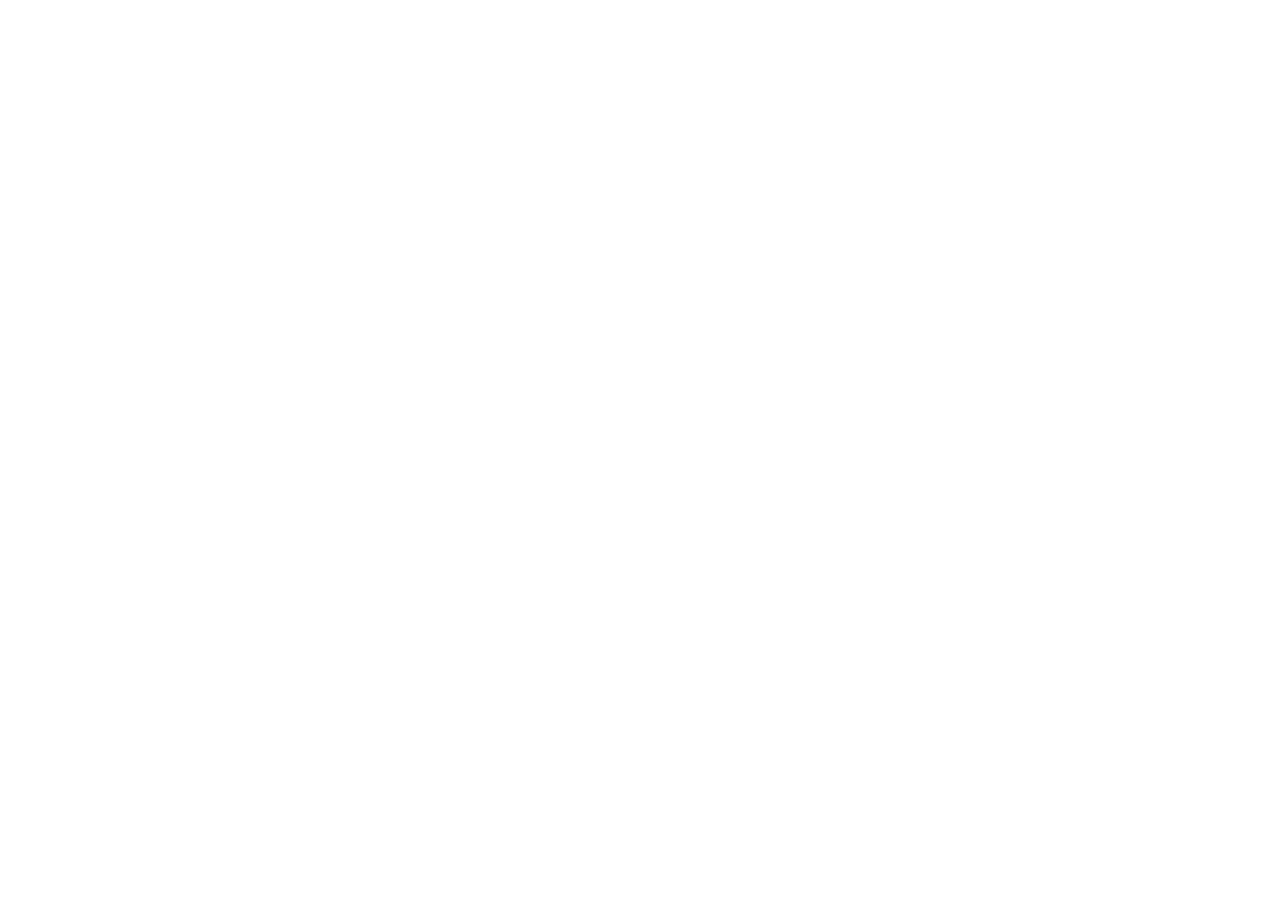
==== about.html @ 96bec692 "reset addded" ====
<!DOCTYPE html>

<html lang="en">
  <head>
    <meta charset="utf-8" />
    <meta name="viewport" content="width=device-width, initial-scale=1.0" />
    <title>Better Professor</title>

    <link href="css/index.css" rel="stylesheet" />
  </head>

  <body>
    
  </body>
</html>
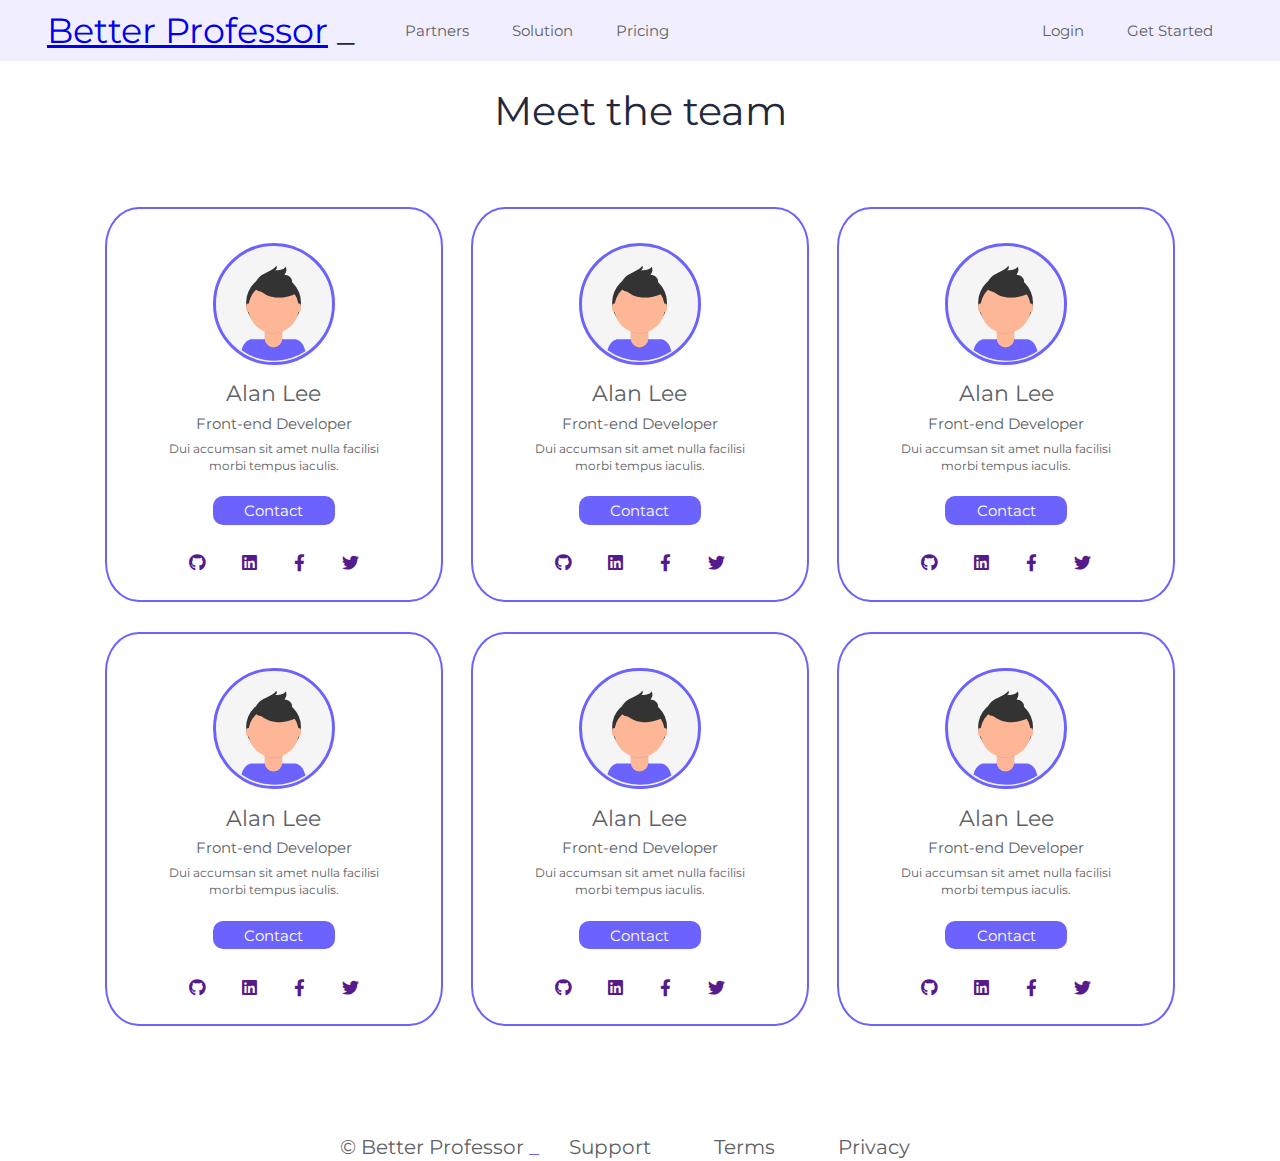
==== commit 56a18260: "laying out about-page" ====
--- a/about.html
+++ b/about.html
@@ -5,11 +5,168 @@
     <meta charset="utf-8" />
     <meta name="viewport" content="width=device-width, initial-scale=1.0" />
     <title>Better Professor</title>
-
+    <link
+      rel="stylesheet"
+      href="https://fonts.googleapis.com/css?family=Montserrat&display=swap"
+    />
+    <link
+      rel="stylesheet"
+      href="https://cdnjs.cloudflare.com/ajax/libs/font-awesome/5.12.1/css/all.min.css"
+    />
     <link href="css/index.css" rel="stylesheet" />
   </head>
 
   <body>
-    
+    <div class="nav-bar">
+      <h1><a href="index.html">Better Professor</a> <span>_</span></h1>
+      <nav>
+        <div class="nav-left">
+          <a href="#">Partners</a>
+          <a href="#">Solution</a>
+          <a href="#">Pricing</a>
+        </div>
+        <div class="nav-right">
+          <a href="#">Login</a>
+          <a href="#">Get Started</a>
+        </div>
+      </nav>
+    </div>
+    <section class="team">
+        <h1>Meet the team</h1>
+        <div class="card-wrapper">
+          <div class="card">
+            <div class="card-img">
+              <img src="./img/undraw_profile_pic_ic5t.svg" alt="profile avatar">
+            </div>
+            <div class="card-info">
+              <p class="name">Alan Lee</p>
+              <p class="title">Front-end Developer</p>
+              <p class="inf-text">Dui accumsan sit amet nulla facilisi morbi tempus iaculis. </p>
+            </div>
+            <div class="card-contact">
+              <button>Contact</button>
+            </div>
+            <div class="card-social-links">
+              <a href=""><i class="fab fa-github"></i></a>
+              <a href=""><i class="fab fa-linkedin"></i></a>
+              <a href=""><i class="fab fa-facebook-f"></i></a>
+              <a href=""><i class="fab fa-twitter"></i></a>
+            </div>
+          </div>
+          <div class="card">
+            <div class="card-img">
+              <img src="./img/undraw_profile_pic_ic5t.svg" alt="profile avatar">
+            </div>
+            <div class="card-info">
+              <p class="name">Alan Lee</p>
+              <p class="title">Front-end Developer</p>
+              <p class="inf-text">Dui accumsan sit amet nulla facilisi morbi tempus iaculis. </p>
+            </div>
+            <div class="card-contact">
+              <button>Contact</button>
+            </div>
+            <div class="card-social-links">
+              <a href=""><i class="fab fa-github"></i></a>
+              <a href=""><i class="fab fa-linkedin"></i></a>
+              <a href=""><i class="fab fa-facebook-f"></i></a>
+              <a href=""><i class="fab fa-twitter"></i></a>
+            </div>
+          </div>
+          <div class="card">
+            <div class="card-img">
+              <img src="./img/undraw_profile_pic_ic5t.svg" alt="profile avatar">
+            </div>
+            <div class="card-info">
+              <p class="name">Alan Lee</p>
+              <p class="title">Front-end Developer</p>
+              <p class="inf-text">Dui accumsan sit amet nulla facilisi morbi tempus iaculis. </p>
+            </div>
+            <div class="card-contact">
+              <button>Contact</button>
+            </div>
+            <div class="card-social-links">
+              <a href=""><i class="fab fa-github"></i></a>
+              <a href=""><i class="fab fa-linkedin"></i></a>
+              <a href=""><i class="fab fa-facebook-f"></i></a>
+              <a href=""><i class="fab fa-twitter"></i></a>
+            </div>
+          </div>
+          <div class="card">
+            <div class="card-img">
+              <img src="./img/undraw_profile_pic_ic5t.svg" alt="profile avatar">
+            </div>
+            <div class="card-info">
+              <p class="name">Alan Lee</p>
+              <p class="title">Front-end Developer</p>
+              <p class="inf-text">Dui accumsan sit amet nulla facilisi morbi tempus iaculis. </p>
+            </div>
+            <div class="card-contact">
+              <button>Contact</button>
+            </div>
+            <div class="card-social-links">
+              <a href=""><i class="fab fa-github"></i></a>
+              <a href=""><i class="fab fa-linkedin"></i></a>
+              <a href=""><i class="fab fa-facebook-f"></i></a>
+              <a href=""><i class="fab fa-twitter"></i></a>
+            </div>
+          </div>
+          <div class="card">
+            <div class="card-img">
+              <img src="./img/undraw_profile_pic_ic5t.svg" alt="profile avatar">
+            </div>
+            <div class="card-info">
+              <p class="name">Alan Lee</p>
+              <p class="title">Front-end Developer</p>
+              <p class="inf-text">Dui accumsan sit amet nulla facilisi morbi tempus iaculis. </p>
+            </div>
+            <div class="card-contact">
+              <button>Contact</button>
+            </div>
+            <div class="card-social-links">
+              <a href=""><i class="fab fa-github"></i></a>
+              <a href=""><i class="fab fa-linkedin"></i></a>
+              <a href=""><i class="fab fa-facebook-f"></i></a>
+              <a href=""><i class="fab fa-twitter"></i></a>
+            </div>
+          </div>
+          <div class="card">
+            <div class="card-img">
+              <img src="./img/undraw_profile_pic_ic5t.svg" alt="profile avatar">
+            </div>
+            <div class="card-info">
+              <p class="name">Alan Lee</p>
+              <p class="title">Front-end Developer</p>
+              <p class="inf-text">Dui accumsan sit amet nulla facilisi morbi tempus iaculis. </p>
+            </div>
+            <div class="card-contact">
+              <button>Contact</button>
+            </div>
+            <div class="card-social-links">
+              <a href=""><i class="fab fa-github"></i></a>
+              <a href=""><i class="fab fa-linkedin"></i></a>
+              <a href=""><i class="fab fa-facebook-f"></i></a>
+              <a href=""><i class="fab fa-twitter"></i></a>
+            </div>
+          </div>
+        </div>
+      </div>
+    </section>
+    <footer>
+      <div class="footer-nav">
+        <!-- <div class="social-links">
+          <a href="#"><i class="fab fa-facebook-f"></i></a>
+          <a href="#"><i class="fab fa-instagram"></i></a>
+          <a href="#"><i class="fab fa-twitter"></i></a>
+        </div> -->
+        <div class="legal-container">
+          <p>&copy; Better Professor <span>_</span></p>
+          <div class="legal-links">
+            <a href="#">Support</a>
+            <a href="#">Terms</a>
+            <a href="#">Privacy</a>
+          </div>
+        </div>
+      </div>
+    </footer>
   </body>
 </html>
--- a/css/index.css
+++ b/css/index.css
@@ -0,0 +1,472 @@
+/* http://meyerweb.com/eric/tools/css/reset/ 
+   v2.0 | 20110126
+   License: none (public domain)
+*/
+html,
+body,
+div,
+span,
+applet,
+object,
+iframe,
+h1,
+h2,
+h3,
+h4,
+h5,
+h6,
+p,
+blockquote,
+pre,
+a,
+abbr,
+acronym,
+address,
+big,
+cite,
+code,
+del,
+dfn,
+em,
+img,
+ins,
+kbd,
+q,
+s,
+samp,
+small,
+strike,
+strong,
+sub,
+sup,
+tt,
+var,
+b,
+u,
+i,
+center,
+dl,
+dt,
+dd,
+ol,
+ul,
+li,
+fieldset,
+form,
+label,
+legend,
+table,
+caption,
+tbody,
+tfoot,
+thead,
+tr,
+th,
+td,
+article,
+aside,
+canvas,
+details,
+embed,
+figure,
+figcaption,
+footer,
+header,
+hgroup,
+menu,
+nav,
+output,
+ruby,
+section,
+summary,
+time,
+mark,
+audio,
+video {
+  margin: 0;
+  padding: 0;
+  border: 0;
+  font-size: 100%;
+  font: inherit;
+  vertical-align: baseline;
+}
+/* HTML5 display-role reset for older browsers */
+article,
+aside,
+details,
+figcaption,
+figure,
+footer,
+header,
+hgroup,
+menu,
+nav,
+section {
+  display: block;
+}
+body {
+  line-height: 1;
+}
+ol,
+ul {
+  list-style: none;
+}
+blockquote,
+q {
+  quotes: none;
+}
+blockquote:before,
+blockquote:after,
+q:before,
+q:after {
+  content: '';
+  content: none;
+}
+table {
+  border-collapse: collapse;
+  border-spacing: 0;
+}
+* {
+  box-sizing: border-box;
+}
+html {
+  font-size: 62.5%;
+}
+html,
+body {
+  font-family: 'Montserrat', sans-serif;
+  color: #5E6164;
+}
+h1,
+h2,
+h3,
+h4,
+h5 {
+  font-family: 'Montserrat', sans-serif;
+  color: #23293B;
+}
+h2 {
+  font-size: 3.2rem;
+}
+h3 {
+  font-size: 2.8rem;
+}
+p {
+  font-size: 1.6rem;
+  line-height: 1.4;
+}
+.container {
+  max-width: 1000px;
+  width: 100%;
+  margin: 0 auto;
+}
+.nav-bar {
+  background-color: #F1EFFF;
+  width: 100%;
+  display: flex;
+  justify-content: center;
+  align-items: center;
+  margin: 0 auto 3rem;
+  padding: 1%;
+}
+.nav-bar h1 {
+  font-size: 3.5rem;
+}
+.nav-bar nav {
+  width: 70%;
+  display: flex;
+  justify-content: space-between;
+}
+.nav-bar nav .nav-left {
+  margin: 0 3rem;
+}
+.nav-bar nav .nav-right a,
+.nav-bar nav .nav-left a {
+  margin: 0 2rem;
+  font-size: 1.5rem;
+  color: #5E6164;
+  text-decoration: none;
+  transition: color 0.3s;
+}
+.nav-bar nav .nav-right a:visited,
+.nav-bar nav .nav-left a:visited,
+.nav-bar nav .nav-right a active,
+.nav-bar nav .nav-left a active {
+  color: #5E6164;
+}
+.nav-bar nav .nav-right a:hover,
+.nav-bar nav .nav-left a:hover {
+  color: #6C63FF;
+}
+header .cta {
+  margin-bottom: -10rem;
+  display: flex;
+  flex-direction: column;
+  text-align: center;
+  padding: 5%;
+}
+header .cta .cta-container {
+  display: flex;
+}
+header .cta .cta-container .cta-text {
+  margin: -1rem 4rem;
+}
+header .cta .cta-container .cta-text h2 {
+  font-size: 3rem;
+  line-height: 4rem;
+  margin: 5rem 0 2rem;
+}
+header .cta .cta-container .cta-text h2 span {
+  color: #6C63FF;
+}
+header .cta .cta-container .cta-text p {
+  font-size: 1.5rem;
+  margin-bottom: 2rem;
+}
+header .cta .cta-container .cta-img img {
+  width: 100%;
+}
+header .cta .cta-btn {
+  margin-bottom: 10rem;
+}
+header .cta .cta-btn button {
+  cursor: pointer;
+  padding: 2.5%;
+  width: 20%;
+  font-family: "Montserrat";
+  font-size: 1.5rem;
+  color: white;
+  background-color: #454B69;
+  transition: background-color 0.2s, border 0.2s;
+  border: none;
+  border-radius: 2rem 5rem;
+  outline: none;
+}
+header .cta .cta-btn button:hover {
+  background-color: #6C63FF;
+}
+.features {
+  display: flex;
+  align-items: center;
+  flex-direction: column;
+  padding: 2%;
+  background-color: #F1EFFF;
+}
+.features h2 {
+  font-size: 3rem;
+  margin: 4rem 5rem;
+}
+.features .feature-container {
+  display: flex;
+  justify-content: space-evenly;
+  align-items: flex-end;
+  text-align: center;
+}
+.features .feature-container .app-feature {
+  margin: 5rem 2rem 2rem;
+  padding: 2%;
+  width: 100%;
+}
+.features .feature-container .app-feature h3 {
+  margin: 3rem 0;
+  font-size: 2.1rem;
+  text-transform: uppercase;
+}
+.features .feature-container .app-feature p {
+  font-size: 1.5rem;
+}
+.features .feature-container .app-feature .feature-img {
+  width: 100%;
+}
+.features .feature-container .app-feature .feature-img img {
+  width: 100%;
+}
+.students-success {
+  padding: 3% 10% 3%;
+  width: 100%;
+}
+.students-success div:last-child {
+  margin: 9rem 0 1rem;
+}
+.students-success .success-descript {
+  display: flex;
+  align-items: center;
+}
+.students-success .success-descript h2 {
+  font-size: 3rem;
+  margin-bottom: 4rem;
+  color: #6C63FF;
+  text-transform: uppercase;
+}
+.students-success .success-descript p {
+  margin-top: 2rem;
+  font-size: 1.5rem;
+  letter-spacing: 0.1rem;
+}
+.students-success .success-descript .student-img {
+  width: 100%;
+  margin: 0 7rem;
+}
+.students-success .success-descript .student-img img {
+  width: 90%;
+}
+.reviews {
+  display: flex;
+  align-items: center;
+  flex-direction: column;
+  background-color: #F1EFFF;
+  padding: 3%;
+}
+.reviews .review-item-container {
+  display: flex;
+  width: 100%;
+  justify-content: space-around;
+  margin: 5rem;
+}
+.reviews .review-item-container .item {
+  text-align: center;
+}
+.reviews .review-item-container .item p {
+  font-size: 2rem;
+}
+.reviews .review-item-container .item p span {
+  color: #6C63FF;
+}
+.reviews .join-now {
+  display: flex;
+  flex-direction: column;
+}
+.reviews .join-now h2 {
+  margin-bottom: 4rem;
+}
+.reviews .join-now .register-btn {
+  width: 100%;
+  text-align: center;
+}
+.reviews .join-now .register-btn button {
+  cursor: pointer;
+  padding: 2.5%;
+  width: 20%;
+  font-family: "Montserrat";
+  font-size: 1.5rem;
+  color: white;
+  background-color: #454B69;
+  transition: background-color 0.2s, border 0.2s;
+  border: none;
+  border-radius: 2rem 5rem;
+  outline: none;
+}
+.reviews .join-now .register-btn button:hover {
+  background-color: #6C63FF;
+}
+.footer-nav .social-links a:visited,
+.footer-nav .legal-links a:visited,
+.footer-nav .social-links a:active,
+.footer-nav .legal-links a:active {
+  color: #454B69;
+}
+.footer-nav .social-links a,
+.footer-nav .legal-links a {
+  font-size: 2rem;
+  margin: 3rem;
+  text-decoration: none;
+  transition: color 0.2s;
+  color: #5E6164;
+}
+.footer-nav .social-links a:hover,
+.footer-nav .legal-links a:hover {
+  color: #6C63FF;
+}
+.footer-nav .social-links {
+  display: flex;
+  justify-content: center;
+}
+.footer-nav .social-links a {
+  font-size: 2.5rem;
+}
+.footer-nav .legal-container {
+  display: flex;
+  justify-content: center;
+  align-items: center;
+}
+.footer-nav .legal-container p {
+  font-size: 2rem;
+}
+.footer-nav .legal-container p span {
+  color: #6C63FF;
+}
+.team {
+  text-align: center;
+}
+.team h1 {
+  font-size: 4rem;
+}
+.team .card-wrapper {
+  display: flex;
+  flex-wrap: wrap;
+  justify-content: space-evenly;
+  padding: 6%;
+}
+.team .card-wrapper .card {
+  display: flex;
+  flex-direction: column;
+  align-items: center;
+  border: 0.2rem solid #6C63FF;
+  border-radius: 10%;
+  width: 30%;
+  padding: 3% 4% 2%;
+  margin-bottom: 3rem;
+  transition: transform 0.2s, box-shadow 0.2s;
+}
+.team .card-wrapper .card:hover {
+  transform: translate(-1rem, -1rem);
+  box-shadow: 0.5rem 0.5rem 0.3rem rgba(0, 0, 0, 0.2);
+}
+.team .card-wrapper .card .card-img {
+  margin-bottom: 5%;
+}
+.team .card-wrapper .card .card-img img {
+  width: 50%;
+  border: 0.3rem solid #6C63FF;
+  border-radius: 50%;
+}
+.team .card-wrapper .card .card-info .name {
+  font-size: 2.2rem;
+}
+.team .card-wrapper .card .card-info .title {
+  margin-top: 1%;
+  font-size: 1.5rem;
+}
+.team .card-wrapper .card .card-info .inf-text {
+  margin: 3% 0;
+  font-size: 1.2rem;
+}
+.team .card-wrapper .card .card-contact {
+  width: 100%;
+  margin: 6% 0 10%;
+}
+.team .card-wrapper .card .card-contact button {
+  width: 50%;
+  padding: 2%;
+  cursor: pointer;
+  font-family: "Montserrat";
+  font-size: 1.5rem;
+  color: white;
+  background-color: #6C63FF;
+  transition: background-color 0.2s, border 0.2s;
+  border: none;
+  border-radius: 1rem;
+  outline: none;
+}
+.team .card-wrapper .card .card-contact button:hover {
+  background-color: #454B69;
+}
+.team .card-wrapper .card .card-social-links {
+  display: flex;
+  width: 100%;
+  justify-content: space-evenly;
+  margin: 2%;
+}
+.team .card-wrapper .card .card-social-links a {
+  font-size: 1.7rem;
+}
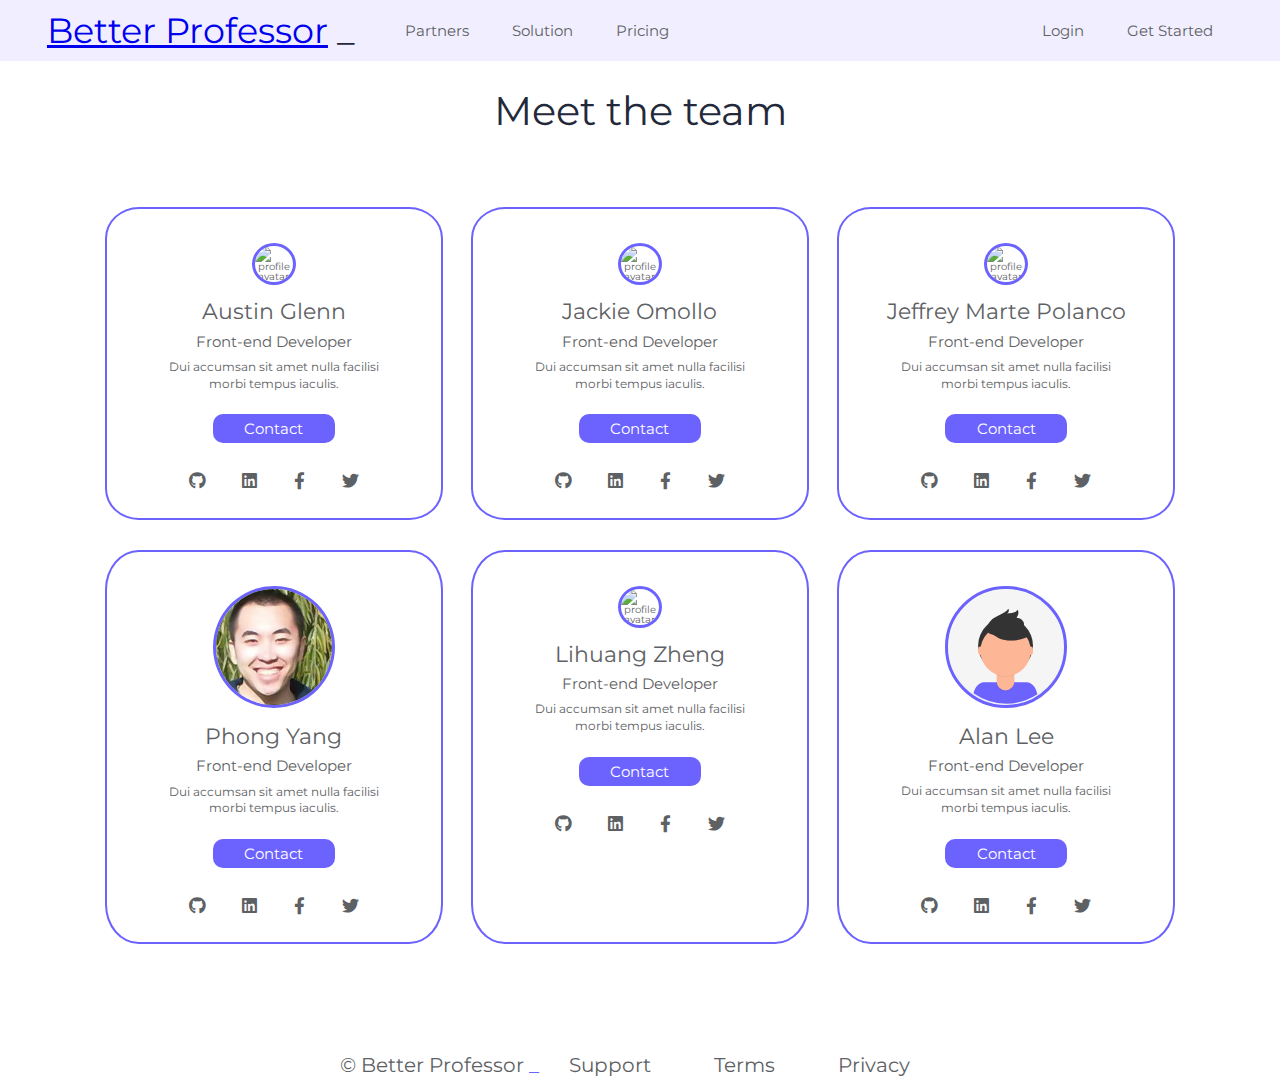
==== commit 517cf057: "added media query @ 800px for homepage" ====
--- a/about.html
+++ b/about.html
@@ -36,10 +36,10 @@
         <div class="card-wrapper">
           <div class="card">
             <div class="card-img">
-              <img src="./img/undraw_profile_pic_ic5t.svg" alt="profile avatar">
+              <img src="https://avatars1.githubusercontent.com/u/4198105?s=400&v=4" alt="profile avatar">
             </div>
             <div class="card-info">
-              <p class="name">Alan Lee</p>
+              <p class="name">Austin Glenn</p>
               <p class="title">Front-end Developer</p>
               <p class="inf-text">Dui accumsan sit amet nulla facilisi morbi tempus iaculis. </p>
             </div>
@@ -55,10 +55,10 @@
           </div>
           <div class="card">
             <div class="card-img">
-              <img src="./img/undraw_profile_pic_ic5t.svg" alt="profile avatar">
+              <img src="https://avatars0.githubusercontent.com/u/42282797?s=400&v=4" alt="profile avatar">
             </div>
             <div class="card-info">
-              <p class="name">Alan Lee</p>
+              <p class="name">Jackie Omollo</p>
               <p class="title">Front-end Developer</p>
               <p class="inf-text">Dui accumsan sit amet nulla facilisi morbi tempus iaculis. </p>
             </div>
@@ -74,10 +74,10 @@
           </div>
           <div class="card">
             <div class="card-img">
-              <img src="./img/undraw_profile_pic_ic5t.svg" alt="profile avatar">
+              <img src="https://avatars0.githubusercontent.com/u/55589472?s=400&v=4" alt="profile avatar">
             </div>
             <div class="card-info">
-              <p class="name">Alan Lee</p>
+              <p class="name">Jeffrey Marte Polanco</p>
               <p class="title">Front-end Developer</p>
               <p class="inf-text">Dui accumsan sit amet nulla facilisi morbi tempus iaculis. </p>
             </div>
@@ -93,10 +93,10 @@
           </div>
           <div class="card">
             <div class="card-img">
-              <img src="./img/undraw_profile_pic_ic5t.svg" alt="profile avatar">
+              <img src="./img/phong.png" alt="profile avatar">
             </div>
             <div class="card-info">
-              <p class="name">Alan Lee</p>
+              <p class="name">Phong Yang</p>
               <p class="title">Front-end Developer</p>
               <p class="inf-text">Dui accumsan sit amet nulla facilisi morbi tempus iaculis. </p>
             </div>
@@ -112,10 +112,10 @@
           </div>
           <div class="card">
             <div class="card-img">
-              <img src="./img/undraw_profile_pic_ic5t.svg" alt="profile avatar">
+              <img src="https://avatars2.githubusercontent.com/u/57441586?s=400&v=4" alt="profile avatar">
             </div>
             <div class="card-info">
-              <p class="name">Alan Lee</p>
+              <p class="name">Lihuang Zheng</p>
               <p class="title">Front-end Developer</p>
               <p class="inf-text">Dui accumsan sit amet nulla facilisi morbi tempus iaculis. </p>
             </div>
--- a/css/index.css
+++ b/css/index.css
@@ -172,6 +172,11 @@
 .nav-bar h1 {
   font-size: 3.5rem;
 }
+@media (max-width: 800px) {
+  .nav-bar h1 {
+    font-size: 2.5rem;
+  }
+}
 .nav-bar nav {
   width: 70%;
   display: flex;
@@ -188,10 +193,17 @@
   text-decoration: none;
   transition: color 0.3s;
 }
+@media (max-width: 800px) {
+  .nav-bar nav .nav-right a,
+  .nav-bar nav .nav-left a {
+    margin: 0 1rem;
+    font-size: 1.4rem;
+  }
+}
 .nav-bar nav .nav-right a:visited,
 .nav-bar nav .nav-left a:visited,
-.nav-bar nav .nav-right a active,
-.nav-bar nav .nav-left a active {
+.nav-bar nav .nav-right a:active,
+.nav-bar nav .nav-left a:active {
   color: #5E6164;
 }
 .nav-bar nav .nav-right a:hover,
@@ -204,6 +216,11 @@
   flex-direction: column;
   text-align: center;
   padding: 5%;
+}
+@media (max-width: 800px) {
+  header .cta {
+    padding: 2%;
+  }
 }
 header .cta .cta-container {
   display: flex;
@@ -219,12 +236,29 @@
 header .cta .cta-container .cta-text h2 span {
   color: #6C63FF;
 }
+@media (max-width: 800px) {
+  header .cta .cta-container .cta-text h2 {
+    font-size: 2.2rem;
+    line-height: 3rem;
+  }
+}
 header .cta .cta-container .cta-text p {
   font-size: 1.5rem;
   margin-bottom: 2rem;
 }
+@media (max-width: 800px) {
+  header .cta .cta-container .cta-text p {
+    font-size: 1.2rem;
+    line-height: 2.5rem;
+  }
+}
 header .cta .cta-container .cta-img img {
   width: 100%;
+}
+@media (max-width: 800px) {
+  header .cta .cta-container .cta-img img {
+    width: 95%;
+  }
 }
 header .cta .cta-btn {
   margin-bottom: 10rem;
@@ -242,6 +276,12 @@
   border-radius: 2rem 5rem;
   outline: none;
 }
+@media (max-width: 800px) {
+  header .cta .cta-btn button {
+    font-size: 1.2rem;
+    padding: 2%;
+  }
+}
 header .cta .cta-btn button:hover {
   background-color: #6C63FF;
 }
@@ -256,6 +296,11 @@
   font-size: 3rem;
   margin: 4rem 5rem;
 }
+@media (max-width: 800px) {
+  .features h2 {
+    margin: 3rem 4rem;
+  }
+}
 .features .feature-container {
   display: flex;
   justify-content: space-evenly;
@@ -266,14 +311,29 @@
   margin: 5rem 2rem 2rem;
   padding: 2%;
   width: 100%;
+}
+@media (max-width: 800px) {
+  .features .feature-container .app-feature {
+    margin: 3rem 2rem 2rem;
+  }
 }
 .features .feature-container .app-feature h3 {
   margin: 3rem 0;
   font-size: 2.1rem;
   text-transform: uppercase;
 }
+@media (max-width: 800px) {
+  .features .feature-container .app-feature h3 {
+    font-size: 1.5rem;
+  }
+}
 .features .feature-container .app-feature p {
-  font-size: 1.5rem;
+  font-size: 1.3rem;
+}
+@media (max-width: 800px) {
+  .features .feature-container .app-feature p {
+    font-size: 1.3rem;
+  }
 }
 .features .feature-container .app-feature .feature-img {
   width: 100%;
@@ -284,6 +344,13 @@
 .students-success {
   padding: 3% 10% 3%;
   width: 100%;
+}
+@media (max-width: 800px) {
+  .students-success {
+    padding: 1% 7% 2%;
+    margin-top: -7%;
+    margin-bottom: 3%;
+  }
 }
 .students-success div:last-child {
   margin: 9rem 0 1rem;
@@ -298,17 +365,33 @@
   color: #6C63FF;
   text-transform: uppercase;
 }
+@media (max-width: 800px) {
+  .students-success .success-descript h2 {
+    font-size: 2rem;
+    margin-bottom: 3rem;
+  }
+}
 .students-success .success-descript p {
   margin-top: 2rem;
   font-size: 1.5rem;
   letter-spacing: 0.1rem;
 }
+@media (max-width: 800px) {
+  .students-success .success-descript p {
+    font-size: 1.3rem;
+  }
+}
 .students-success .success-descript .student-img {
   width: 100%;
   margin: 0 7rem;
 }
+@media (max-width: 800px) {
+  .students-success .success-descript .student-img {
+    margin: 0 5rem;
+  }
+}
 .students-success .success-descript .student-img img {
-  width: 90%;
+  width: 100%;
 }
 .reviews {
   display: flex;
@@ -317,20 +400,10 @@
   background-color: #F1EFFF;
   padding: 3%;
 }
-.reviews .review-item-container {
-  display: flex;
-  width: 100%;
-  justify-content: space-around;
-  margin: 5rem;
-}
-.reviews .review-item-container .item {
-  text-align: center;
-}
-.reviews .review-item-container .item p {
-  font-size: 2rem;
-}
-.reviews .review-item-container .item p span {
-  color: #6C63FF;
+@media (max-width: 800px) {
+  .reviews {
+    padding: 5%;
+  }
 }
 .reviews .join-now {
   display: flex;
@@ -338,6 +411,14 @@
 }
 .reviews .join-now h2 {
   margin-bottom: 4rem;
+}
+.reviews .join-now h2 span {
+  color: #6C63FF;
+}
+@media (max-width: 800px) {
+  .reviews .join-now h2 {
+    font-size: 2.5rem;
+  }
 }
 .reviews .join-now .register-btn {
   width: 100%;
@@ -346,7 +427,7 @@
 .reviews .join-now .register-btn button {
   cursor: pointer;
   padding: 2.5%;
-  width: 20%;
+  width: 50%;
   font-family: "Montserrat";
   font-size: 1.5rem;
   color: white;
@@ -426,7 +507,7 @@
   margin-bottom: 5%;
 }
 .team .card-wrapper .card .card-img img {
-  width: 50%;
+  max-width: 50%;
   border: 0.3rem solid #6C63FF;
   border-radius: 50%;
 }
@@ -469,4 +550,12 @@
 }
 .team .card-wrapper .card .card-social-links a {
   font-size: 1.7rem;
-}
+  transition: color 0.2s;
+}
+.team .card-wrapper .card .card-social-links a:visited,
+.team .card-wrapper .card .card-social-links a:active {
+  color: #5E6164;
+}
+.team .card-wrapper .card .card-social-links a:hover {
+  color: #6C63FF;
+}
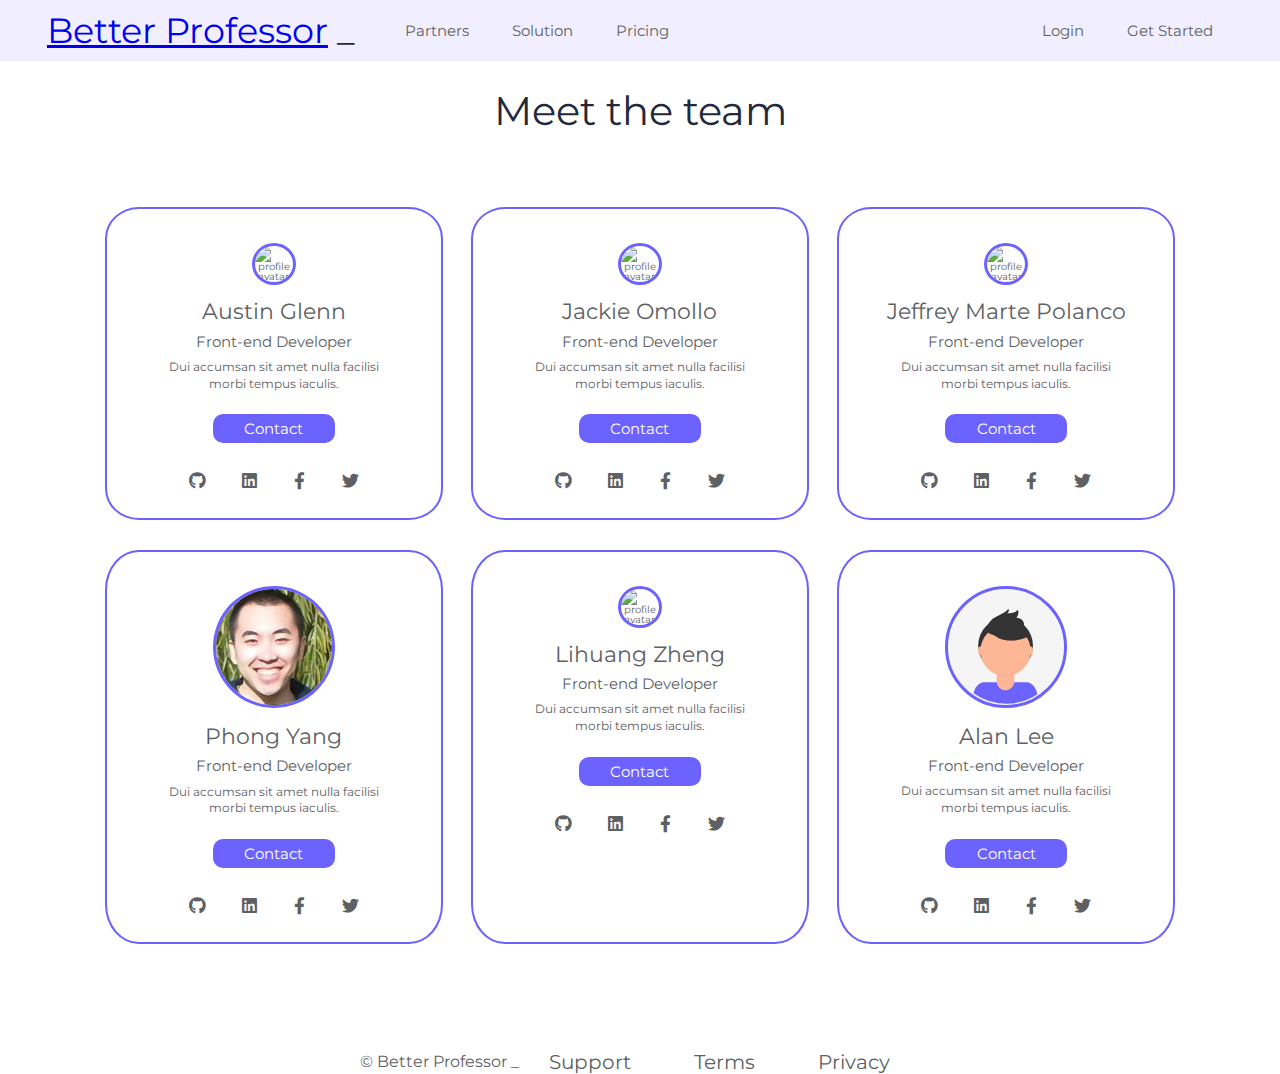
==== commit 32849959: "media queries added to homepage at 500px size" ====
--- a/about.html
+++ b/about.html
@@ -26,7 +26,7 @@
           <a href="#">Pricing</a>
         </div>
         <div class="nav-right">
-          <a href="#">Login</a>
+          <a href="https://betterprofessor-luzaonzll.now.sh/login">Login</a>
           <a href="#">Get Started</a>
         </div>
       </nav>
--- a/css/index.css
+++ b/css/index.css
@@ -177,10 +177,20 @@
     font-size: 2.5rem;
   }
 }
+@media (max-width: 500px) {
+  .nav-bar h1 {
+    font-size: 1.4rem;
+  }
+}
 .nav-bar nav {
   width: 70%;
   display: flex;
   justify-content: space-between;
+}
+@media (max-width: 500px) {
+  .nav-bar nav {
+    width: 74%;
+  }
 }
 .nav-bar nav .nav-left {
   margin: 0 3rem;
@@ -200,6 +210,13 @@
     font-size: 1.4rem;
   }
 }
+@media (max-width: 500px) {
+  .nav-bar nav .nav-right a,
+  .nav-bar nav .nav-left a {
+    font-size: 0.9rem;
+    margin: 0 0.5rem;
+  }
+}
 .nav-bar nav .nav-right a:visited,
 .nav-bar nav .nav-left a:visited,
 .nav-bar nav .nav-right a:active,
@@ -210,6 +227,47 @@
 .nav-bar nav .nav-left a:hover {
   color: #6C63FF;
 }
+.footer-nav .social-links a:visited,
+.footer-nav .legal-links a:visited,
+.footer-nav .social-links a:active,
+.footer-nav .legal-links a:active {
+  color: #454B69;
+}
+.footer-nav .social-links a,
+.footer-nav .legal-links a {
+  font-size: 2rem;
+  margin: 3rem;
+  text-decoration: none;
+  transition: color 0.2s;
+  color: #5E6164;
+}
+.footer-nav .social-links a:hover,
+.footer-nav .legal-links a:hover {
+  color: #6C63FF;
+}
+@media (max-width: 500px) {
+  .footer-nav .social-links a,
+  .footer-nav .legal-links a {
+    font-size: 1rem;
+  }
+}
+.footer-nav .social-links {
+  display: flex;
+  justify-content: center;
+}
+.footer-nav .social-links a {
+  font-size: 2.5rem;
+}
+@media (max-width: 500px) {
+  .footer-nav .social-links a {
+    font-size: 1.8rem;
+  }
+}
+.footer-nav .legal-container {
+  display: flex;
+  justify-content: center;
+  align-items: center;
+}
 header .cta {
   margin-bottom: -10rem;
   display: flex;
@@ -222,16 +280,28 @@
     padding: 2%;
   }
 }
+@media (max-width: 500px) {
+  header .cta {
+    padding: 3%;
+    padding-left: 5%;
+  }
+}
 header .cta .cta-container {
   display: flex;
 }
 header .cta .cta-container .cta-text {
   margin: -1rem 4rem;
+}
+@media (max-width: 500px) {
+  header .cta .cta-container .cta-text {
+    margin: -9% 2%;
+  }
 }
 header .cta .cta-container .cta-text h2 {
   font-size: 3rem;
   line-height: 4rem;
   margin: 5rem 0 2rem;
+  font-weight: 600;
 }
 header .cta .cta-container .cta-text h2 span {
   color: #6C63FF;
@@ -242,6 +312,12 @@
     line-height: 3rem;
   }
 }
+@media (max-width: 500px) {
+  header .cta .cta-container .cta-text h2 {
+    font-size: 1.5rem;
+    line-height: 2.5rem;
+  }
+}
 header .cta .cta-container .cta-text p {
   font-size: 1.5rem;
   margin-bottom: 2rem;
@@ -252,6 +328,12 @@
     line-height: 2.5rem;
   }
 }
+@media (max-width: 500px) {
+  header .cta .cta-container .cta-text p {
+    font-size: 0.8rem;
+    line-height: 1.2rem;
+  }
+}
 header .cta .cta-container .cta-img img {
   width: 100%;
 }
@@ -260,8 +342,18 @@
     width: 95%;
   }
 }
+@media (max-width: 500px) {
+  header .cta .cta-container .cta-img img {
+    width: 80%;
+  }
+}
 header .cta .cta-btn {
   margin-bottom: 10rem;
+}
+@media (max-width: 500px) {
+  header .cta .cta-btn {
+    margin-bottom: 11rem;
+  }
 }
 header .cta .cta-btn button {
   cursor: pointer;
@@ -276,14 +368,21 @@
   border-radius: 2rem 5rem;
   outline: none;
 }
+header .cta .cta-btn button:hover {
+  background-color: #6C63FF;
+}
 @media (max-width: 800px) {
   header .cta .cta-btn button {
     font-size: 1.2rem;
     padding: 2%;
   }
 }
-header .cta .cta-btn button:hover {
-  background-color: #6C63FF;
+@media (max-width: 500px) {
+  header .cta .cta-btn button {
+    font-size: 1rem;
+    padding: 2%;
+    width: 34%;
+  }
 }
 .features {
   display: flex;
@@ -295,10 +394,17 @@
 .features h2 {
   font-size: 3rem;
   margin: 4rem 5rem;
+  font-weight: 600;
 }
 @media (max-width: 800px) {
   .features h2 {
     margin: 3rem 4rem;
+  }
+}
+@media (max-width: 500px) {
+  .features h2 {
+    font-size: 1.8rem;
+    margin: 2rem 3rem 3rem;
   }
 }
 .features .feature-container {
@@ -315,24 +421,41 @@
 @media (max-width: 800px) {
   .features .feature-container .app-feature {
     margin: 3rem 2rem 2rem;
+  }
+}
+@media (max-width: 500px) {
+  .features .feature-container .app-feature {
+    margin: 2rem 1rem 1rem;
   }
 }
 .features .feature-container .app-feature h3 {
   margin: 3rem 0;
   font-size: 2.1rem;
   text-transform: uppercase;
+  font-weight: 600;
 }
 @media (max-width: 800px) {
   .features .feature-container .app-feature h3 {
     font-size: 1.5rem;
   }
 }
+@media (max-width: 500px) {
+  .features .feature-container .app-feature h3 {
+    font-size: 0.9rem;
+    margin: 2rem 0 1rem;
+  }
+}
 .features .feature-container .app-feature p {
   font-size: 1.3rem;
 }
 @media (max-width: 800px) {
   .features .feature-container .app-feature p {
     font-size: 1.3rem;
+  }
+}
+@media (max-width: 500px) {
+  .features .feature-container .app-feature p {
+    font-size: 0.9rem;
   }
 }
 .features .feature-container .app-feature .feature-img {
@@ -352,23 +475,43 @@
     margin-bottom: 3%;
   }
 }
+@media (max-width: 500px) {
+  .students-success {
+    margin-top: 1rem;
+    padding: 4%;
+  }
+}
 .students-success div:last-child {
   margin: 9rem 0 1rem;
 }
+@media (max-width: 500px) {
+  .students-success div:last-child {
+    margin: 1rem 0 1rem;
+  }
+}
 .students-success .success-descript {
   display: flex;
   align-items: center;
+}
+@media (max-width: 500px) {
 }
 .students-success .success-descript h2 {
   font-size: 3rem;
   margin-bottom: 4rem;
   color: #6C63FF;
   text-transform: uppercase;
+  font-weight: 600;
 }
 @media (max-width: 800px) {
   .students-success .success-descript h2 {
     font-size: 2rem;
     margin-bottom: 3rem;
+  }
+}
+@media (max-width: 500px) {
+  .students-success .success-descript h2 {
+    font-size: 1.3rem;
+    margin-bottom: 2rem;
   }
 }
 .students-success .success-descript p {
@@ -381,6 +524,12 @@
     font-size: 1.3rem;
   }
 }
+@media (max-width: 500px) {
+  .students-success .success-descript p {
+    font-size: 0.9rem;
+    margin-top: 1rem;
+  }
+}
 .students-success .success-descript .student-img {
   width: 100%;
   margin: 0 7rem;
@@ -390,10 +539,12 @@
     margin: 0 5rem;
   }
 }
+@media (max-width: 500px) {
+}
 .students-success .success-descript .student-img img {
   width: 100%;
 }
-.reviews {
+.register {
   display: flex;
   align-items: center;
   flex-direction: column;
@@ -401,30 +552,36 @@
   padding: 3%;
 }
 @media (max-width: 800px) {
-  .reviews {
+  .register {
     padding: 5%;
   }
 }
-.reviews .join-now {
+.register .join-now {
   display: flex;
   flex-direction: column;
 }
-.reviews .join-now h2 {
+.register .join-now h2 {
   margin-bottom: 4rem;
-}
-.reviews .join-now h2 span {
+  font-weight: 600;
+}
+.register .join-now h2 span {
   color: #6C63FF;
 }
 @media (max-width: 800px) {
-  .reviews .join-now h2 {
+  .register .join-now h2 {
     font-size: 2.5rem;
   }
 }
-.reviews .join-now .register-btn {
+@media (max-width: 500px) {
+  .register .join-now h2 {
+    font-size: 2rem;
+  }
+}
+.register .join-now .register-btn {
   width: 100%;
   text-align: center;
 }
-.reviews .join-now .register-btn button {
+.register .join-now .register-btn button {
   cursor: pointer;
   padding: 2.5%;
   width: 50%;
@@ -435,49 +592,26 @@
   transition: background-color 0.2s, border 0.2s;
   border: none;
   border-radius: 2rem 5rem;
+}
+.register .join-now .register-btn button:focus {
   outline: none;
 }
-.reviews .join-now .register-btn button:hover {
+.register .join-now .register-btn button:hover {
   background-color: #6C63FF;
 }
-.footer-nav .social-links a:visited,
-.footer-nav .legal-links a:visited,
-.footer-nav .social-links a:active,
-.footer-nav .legal-links a:active {
-  color: #454B69;
-}
-.footer-nav .social-links a,
-.footer-nav .legal-links a {
-  font-size: 2rem;
-  margin: 3rem;
-  text-decoration: none;
-  transition: color 0.2s;
-  color: #5E6164;
-}
-.footer-nav .social-links a:hover,
-.footer-nav .legal-links a:hover {
-  color: #6C63FF;
-}
-.footer-nav .social-links {
-  display: flex;
-  justify-content: center;
-}
-.footer-nav .social-links a {
-  font-size: 2.5rem;
-}
-.footer-nav .legal-container {
-  display: flex;
-  justify-content: center;
-  align-items: center;
-}
-.footer-nav .legal-container p {
-  font-size: 2rem;
-}
-.footer-nav .legal-container p span {
-  color: #6C63FF;
+@media (max-width: 500px) {
+  .register .join-now .register-btn button {
+    font-size: 1rem;
+    width: 40%;
+  }
 }
 .team {
   text-align: center;
+}
+@media (max-width: 800px) {
+  .team {
+    padding: 2%;
+  }
 }
 .team h1 {
   font-size: 4rem;
@@ -487,6 +621,11 @@
   flex-wrap: wrap;
   justify-content: space-evenly;
   padding: 6%;
+}
+@media (max-width: 800px) {
+  .team .card-wrapper {
+    padding: 7% 3%;
+  }
 }
 .team .card-wrapper .card {
   display: flex;
@@ -498,6 +637,12 @@
   padding: 3% 4% 2%;
   margin-bottom: 3rem;
   transition: transform 0.2s, box-shadow 0.2s;
+}
+@media (max-width: 800px) {
+  .team .card-wrapper .card {
+    width: 43%;
+    padding: 4% 3% 2%;
+  }
 }
 .team .card-wrapper .card:hover {
   transform: translate(-1rem, -1rem);
@@ -546,6 +691,7 @@
   display: flex;
   width: 100%;
   justify-content: space-evenly;
+  align-items: flex-end;
   margin: 2%;
 }
 .team .card-wrapper .card .card-social-links a {
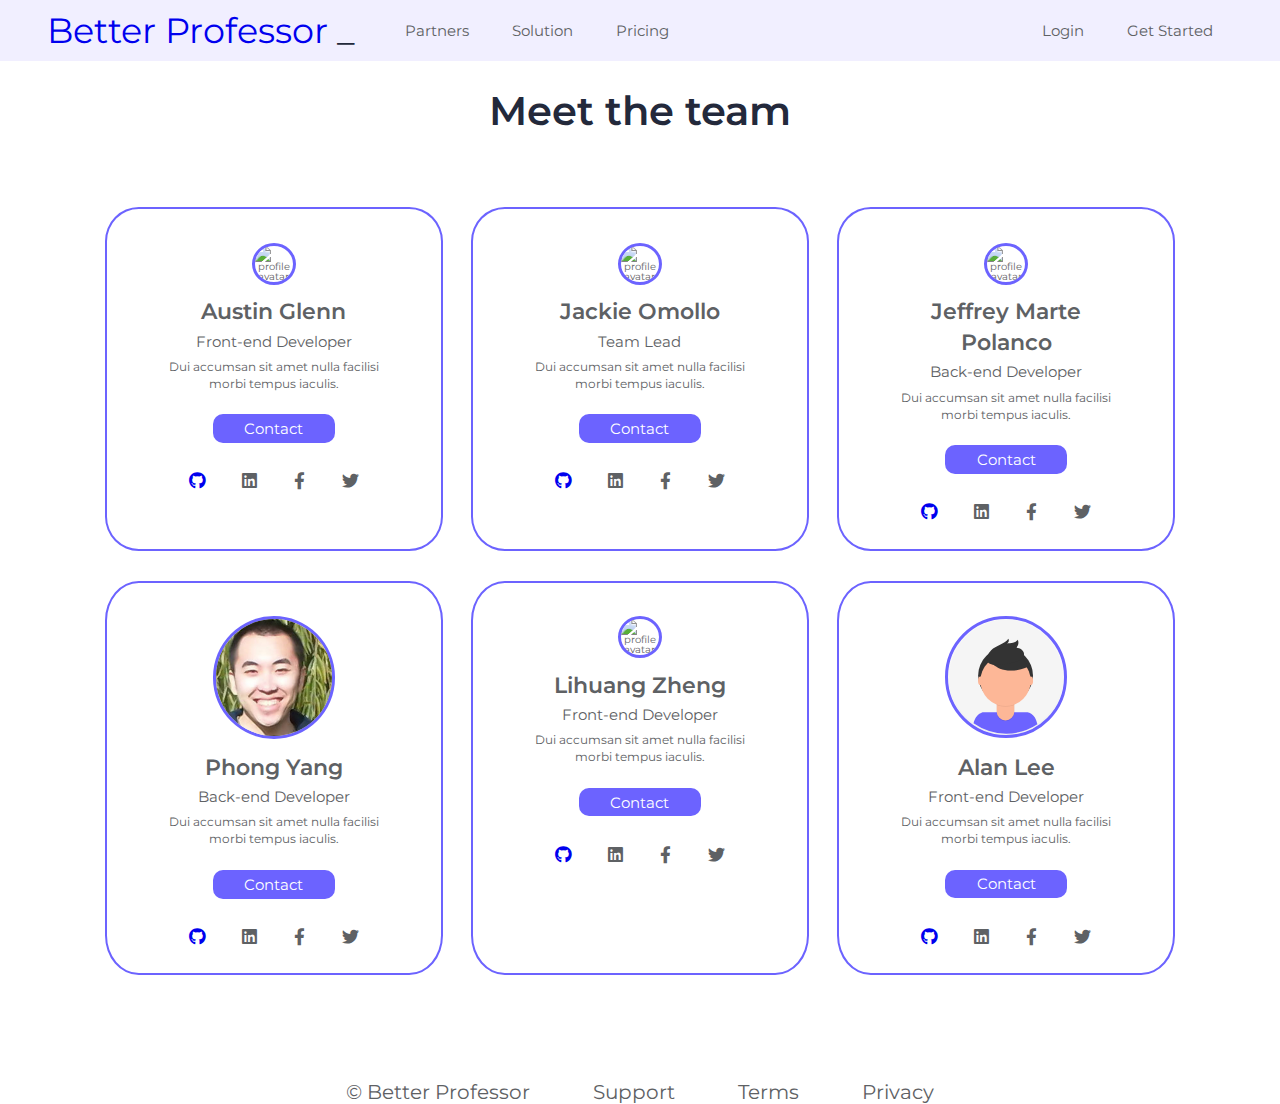
==== commit 968bdc50: "added media queries to team page for 500px" ====
--- a/about.html
+++ b/about.html
@@ -47,7 +47,7 @@
               <button>Contact</button>
             </div>
             <div class="card-social-links">
-              <a href=""><i class="fab fa-github"></i></a>
+              <a href="https://github.com/Pergamene" target="_blank"><i class="fab fa-github"></i></a>
               <a href=""><i class="fab fa-linkedin"></i></a>
               <a href=""><i class="fab fa-facebook-f"></i></a>
               <a href=""><i class="fab fa-twitter"></i></a>
@@ -59,14 +59,14 @@
             </div>
             <div class="card-info">
               <p class="name">Jackie Omollo</p>
-              <p class="title">Front-end Developer</p>
+              <p class="title">Team Lead</p>
               <p class="inf-text">Dui accumsan sit amet nulla facilisi morbi tempus iaculis. </p>
             </div>
             <div class="card-contact">
               <button>Contact</button>
             </div>
             <div class="card-social-links">
-              <a href=""><i class="fab fa-github"></i></a>
+              <a href="https://github.com/JacquelineOmollo" target="_blank"><i class="fab fa-github"></i></a>
               <a href=""><i class="fab fa-linkedin"></i></a>
               <a href=""><i class="fab fa-facebook-f"></i></a>
               <a href=""><i class="fab fa-twitter"></i></a>
@@ -78,14 +78,14 @@
             </div>
             <div class="card-info">
               <p class="name">Jeffrey Marte Polanco</p>
-              <p class="title">Front-end Developer</p>
+              <p class="title">Back-end Developer</p>
               <p class="inf-text">Dui accumsan sit amet nulla facilisi morbi tempus iaculis. </p>
             </div>
             <div class="card-contact">
               <button>Contact</button>
             </div>
             <div class="card-social-links">
-              <a href=""><i class="fab fa-github"></i></a>
+              <a href="https://github.com/jeffrey1200" target="_blank"><i class="fab fa-github"></i></a>
               <a href=""><i class="fab fa-linkedin"></i></a>
               <a href=""><i class="fab fa-facebook-f"></i></a>
               <a href=""><i class="fab fa-twitter"></i></a>
@@ -97,14 +97,14 @@
             </div>
             <div class="card-info">
               <p class="name">Phong Yang</p>
-              <p class="title">Front-end Developer</p>
+              <p class="title">Back-end Developer</p>
               <p class="inf-text">Dui accumsan sit amet nulla facilisi morbi tempus iaculis. </p>
             </div>
             <div class="card-contact">
               <button>Contact</button>
             </div>
             <div class="card-social-links">
-              <a href=""><i class="fab fa-github"></i></a>
+              <a href="https://github.com/PHONGdotTech" target="_blank"><i class="fab fa-github"></i></a>
               <a href=""><i class="fab fa-linkedin"></i></a>
               <a href=""><i class="fab fa-facebook-f"></i></a>
               <a href=""><i class="fab fa-twitter"></i></a>
@@ -123,7 +123,7 @@
               <button>Contact</button>
             </div>
             <div class="card-social-links">
-              <a href=""><i class="fab fa-github"></i></a>
+              <a href="https://github.com/lihuang-zheng" target="_blank"><i class="fab fa-github"></i></a>
               <a href=""><i class="fab fa-linkedin"></i></a>
               <a href=""><i class="fab fa-facebook-f"></i></a>
               <a href=""><i class="fab fa-twitter"></i></a>
@@ -142,7 +142,7 @@
               <button>Contact</button>
             </div>
             <div class="card-social-links">
-              <a href=""><i class="fab fa-github"></i></a>
+              <a href="https://github.com/alanblee" target="_blank"><i class="fab fa-github"></i></a>
               <a href=""><i class="fab fa-linkedin"></i></a>
               <a href=""><i class="fab fa-facebook-f"></i></a>
               <a href=""><i class="fab fa-twitter"></i></a>
@@ -153,14 +153,9 @@
     </section>
     <footer>
       <div class="footer-nav">
-        <!-- <div class="social-links">
-          <a href="#"><i class="fab fa-facebook-f"></i></a>
-          <a href="#"><i class="fab fa-instagram"></i></a>
-          <a href="#"><i class="fab fa-twitter"></i></a>
-        </div> -->
         <div class="legal-container">
-          <p>&copy; Better Professor <span>_</span></p>
           <div class="legal-links">
+            <a href="#">&copy; Better Professor</a>
             <a href="#">Support</a>
             <a href="#">Terms</a>
             <a href="#">Privacy</a>
--- a/css/index.css
+++ b/css/index.css
@@ -169,6 +169,17 @@
   margin: 0 auto 3rem;
   padding: 1%;
 }
+.nav-bar a:visited,
+.nav-bar a:active {
+  color: #5E6164;
+}
+.nav-bar a {
+  text-decoration: none;
+  transition: color 0.3s;
+}
+.nav-bar a:hover {
+  color: #6C63FF;
+}
 .nav-bar h1 {
   font-size: 3.5rem;
 }
@@ -613,8 +624,20 @@
     padding: 2%;
   }
 }
+@media (max-width: 500px) {
+  .team {
+    padding: 1%;
+  }
+}
 .team h1 {
   font-size: 4rem;
+  font-weight: 600;
+}
+@media (max-width: 500px) {
+  .team h1 {
+    font-size: 3.5rem;
+    margin: 3% 0;
+  }
 }
 .team .card-wrapper {
   display: flex;
@@ -658,14 +681,31 @@
 }
 .team .card-wrapper .card .card-info .name {
   font-size: 2.2rem;
+  font-weight: 600;
+}
+@media (max-width: 500px) {
+  .team .card-wrapper .card .card-info .name {
+    font-size: 1.5rem;
+  }
 }
 .team .card-wrapper .card .card-info .title {
   margin-top: 1%;
   font-size: 1.5rem;
 }
+@media (max-width: 500px) {
+  .team .card-wrapper .card .card-info .title {
+    margin: 5% 0;
+    font-size: 1.2rem;
+  }
+}
 .team .card-wrapper .card .card-info .inf-text {
   margin: 3% 0;
   font-size: 1.2rem;
+}
+@media (max-width: 500px) {
+  .team .card-wrapper .card .card-info .inf-text {
+    font-size: 1rem;
+  }
 }
 .team .card-wrapper .card .card-contact {
   width: 100%;
@@ -687,6 +727,12 @@
 .team .card-wrapper .card .card-contact button:hover {
   background-color: #454B69;
 }
+@media (max-width: 500px) {
+  .team .card-wrapper .card .card-contact button {
+    width: 45%;
+    font-size: 1.2rem;
+  }
+}
 .team .card-wrapper .card .card-social-links {
   display: flex;
   width: 100%;
@@ -705,3 +751,8 @@
 .team .card-wrapper .card .card-social-links a:hover {
   color: #6C63FF;
 }
+@media (max-width: 500px) {
+  .team .card-wrapper .card .card-social-links a {
+    font-size: 1.4rem;
+  }
+}
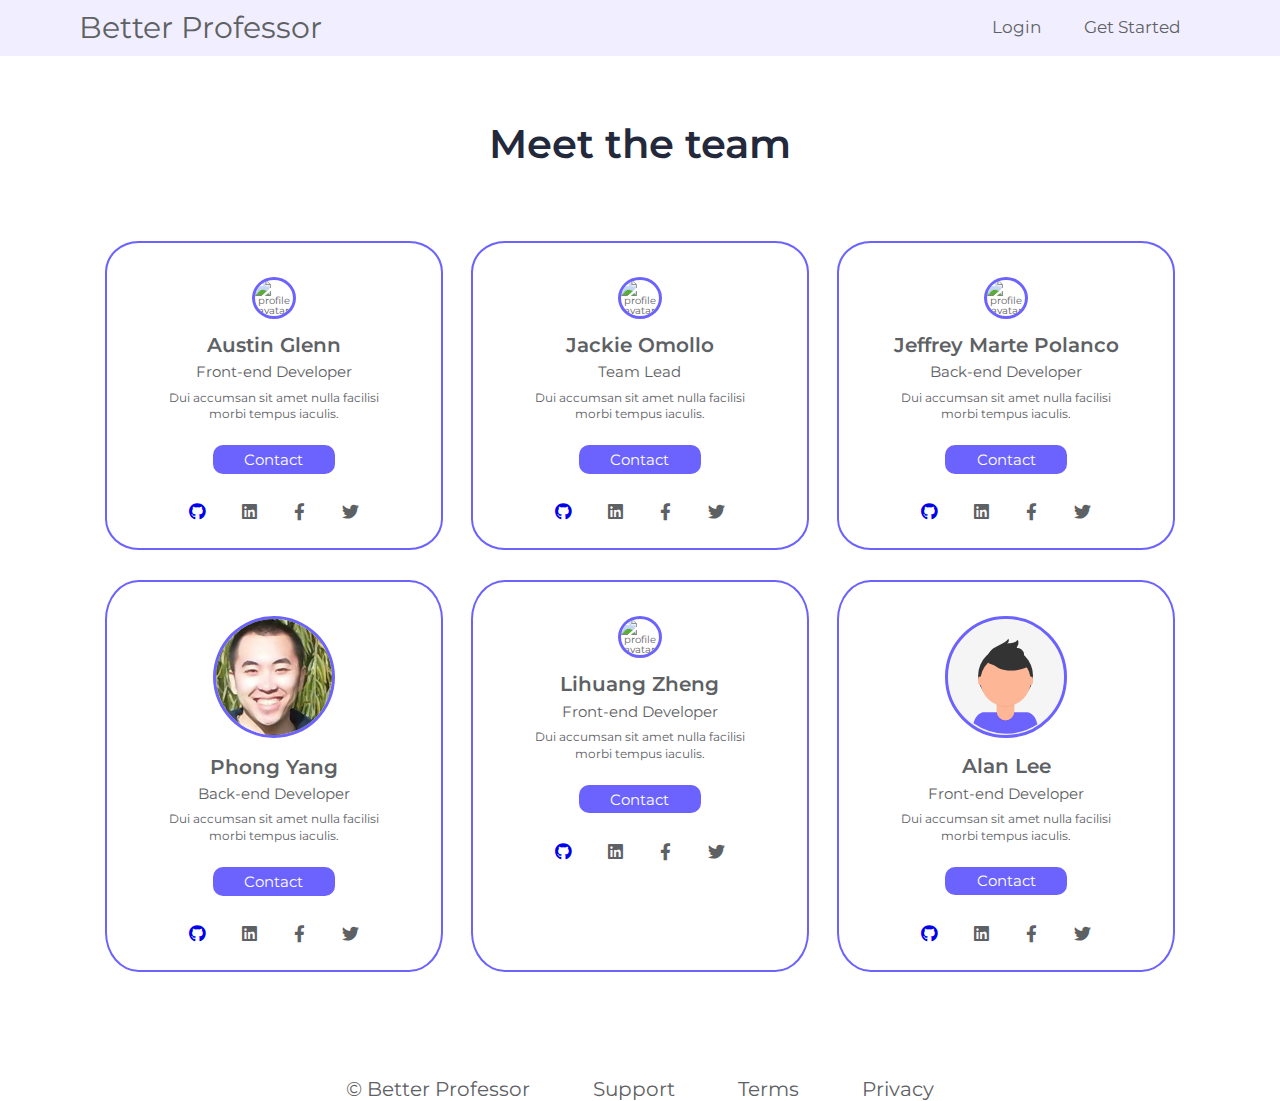
==== commit e1dccbc6: "media queries and a little refactoring" ====
--- a/about.html
+++ b/about.html
@@ -18,12 +18,12 @@
 
   <body>
     <div class="nav-bar">
-      <h1><a href="index.html">Better Professor</a> <span>_</span></h1>
+      <h1><a href="index.html">Better Professor</a></h1>
       <nav>
         <div class="nav-left">
-          <a href="#">Partners</a>
+          <!-- <a href="#">Partners</a>
           <a href="#">Solution</a>
-          <a href="#">Pricing</a>
+          <a href="#">Pricing</a> -->
         </div>
         <div class="nav-right">
           <a href="https://betterprofessor-luzaonzll.now.sh/login">Login</a>
--- a/css/index.css
+++ b/css/index.css
@@ -176,21 +176,38 @@
 .nav-bar a {
   text-decoration: none;
   transition: color 0.3s;
+  color: #5E6164;
 }
 .nav-bar a:hover {
   color: #6C63FF;
 }
 .nav-bar h1 {
-  font-size: 3.5rem;
-}
-@media (max-width: 800px) {
+  font-size: 3rem;
+}
+@media (min-width: 801px) and (max-width: 1012px) {
   .nav-bar h1 {
-    font-size: 2.5rem;
+    font-size: 2.66rem;
+  }
+}
+@media (max-width: 800px) {
+  .nav-bar h1 {
+    font-size: 2.3rem;
+  }
+}
+@media (min-width: 501px) and (max-width: 749px) {
+  .nav-bar h1 {
+    font-size: 1.6rem;
   }
 }
 @media (max-width: 500px) {
   .nav-bar h1 {
     font-size: 1.4rem;
+  }
+}
+@media (min-width: 376px) and (max-width: 455px) {
+  .nav-bar h1 {
+    font-size: 1.2rem;
+    width: 30%;
   }
 }
 .nav-bar nav {
@@ -209,16 +226,23 @@
 .nav-bar nav .nav-right a,
 .nav-bar nav .nav-left a {
   margin: 0 2rem;
-  font-size: 1.5rem;
+  font-size: 1.7rem;
   color: #5E6164;
   text-decoration: none;
   transition: color 0.3s;
 }
-@media (max-width: 800px) {
+@media (min-width: 801px) and (max-width: 1012px) {
   .nav-bar nav .nav-right a,
   .nav-bar nav .nav-left a {
     margin: 0 1rem;
     font-size: 1.4rem;
+  }
+}
+@media (max-width: 800px) {
+  .nav-bar nav .nav-right a,
+  .nav-bar nav .nav-left a {
+    margin: 0 1rem;
+    font-size: 1.2rem;
   }
 }
 @media (max-width: 500px) {
@@ -256,6 +280,12 @@
 .footer-nav .legal-links a:hover {
   color: #6C63FF;
 }
+@media (min-width: 501px) and (max-width: 749px) {
+  .footer-nav .social-links a,
+  .footer-nav .legal-links a {
+    font-size: 1.4rem;
+  }
+}
 @media (max-width: 500px) {
   .footer-nav .social-links a,
   .footer-nav .legal-links a {
@@ -269,6 +299,11 @@
 .footer-nav .social-links a {
   font-size: 2.5rem;
 }
+@media (min-width: 501px) and (max-width: 749px) {
+  .footer-nav .social-links a {
+    font-size: 2rem;
+  }
+}
 @media (max-width: 500px) {
   .footer-nav .social-links a {
     font-size: 1.8rem;
@@ -291,6 +326,8 @@
     padding: 2%;
   }
 }
+@media (min-width: 501px) and (max-width: 749px) {
+}
 @media (max-width: 500px) {
   header .cta {
     padding: 3%;
@@ -303,9 +340,25 @@
 header .cta .cta-container .cta-text {
   margin: -1rem 4rem;
 }
+@media (min-width: 801px) and (max-width: 1012px) {
+  header .cta .cta-container .cta-text {
+    margin-top: -4%;
+  }
+}
+@media (min-width: 501px) and (max-width: 749px) {
+  header .cta .cta-container .cta-text {
+    margin-top: -6%;
+  }
+}
 @media (max-width: 500px) {
   header .cta .cta-container .cta-text {
     margin: -9% 2%;
+  }
+}
+@media (min-width: 376px) and (max-width: 455px) {
+  header .cta .cta-container .cta-text {
+    margin: -8% 0;
+    margin-left: 5%;
   }
 }
 header .cta .cta-container .cta-text h2 {
@@ -323,12 +376,24 @@
     line-height: 3rem;
   }
 }
+@media (min-width: 501px) and (max-width: 749px) {
+  header .cta .cta-container .cta-text h2 {
+    font-size: 1.8rem;
+    line-height: 2.8rem;
+  }
+}
 @media (max-width: 500px) {
   header .cta .cta-container .cta-text h2 {
     font-size: 1.5rem;
     line-height: 2.5rem;
   }
 }
+@media (min-width: 376px) and (max-width: 455px) {
+  header .cta .cta-container .cta-text h2 {
+    font-size: 1.3rem;
+    line-height: 1.5rem;
+  }
+}
 header .cta .cta-container .cta-text p {
   font-size: 1.5rem;
   margin-bottom: 2rem;
@@ -339,12 +404,23 @@
     line-height: 2.5rem;
   }
 }
+@media (min-width: 501px) and (max-width: 749px) {
+  header .cta .cta-container .cta-text p {
+    font-size: 1rem;
+    line-height: 1.6rem;
+  }
+}
 @media (max-width: 500px) {
   header .cta .cta-container .cta-text p {
     font-size: 0.8rem;
     line-height: 1.2rem;
   }
 }
+@media (min-width: 376px) and (max-width: 455px) {
+  header .cta .cta-container .cta-text p {
+    display: none;
+  }
+}
 header .cta .cta-container .cta-img img {
   width: 100%;
 }
@@ -358,8 +434,18 @@
     width: 80%;
   }
 }
+@media (min-width: 376px) and (max-width: 455px) {
+  header .cta .cta-container .cta-img img {
+    width: 67%;
+  }
+}
 header .cta .cta-btn {
   margin-bottom: 10rem;
+}
+@media (max-width: 800px) {
+  header .cta .cta-btn {
+    margin-bottom: 11rem;
+  }
 }
 @media (max-width: 500px) {
   header .cta .cta-btn {
@@ -369,7 +455,7 @@
 header .cta .cta-btn button {
   cursor: pointer;
   padding: 2.5%;
-  width: 20%;
+  width: 25%;
   font-family: "Montserrat";
   font-size: 1.5rem;
   color: white;
@@ -382,6 +468,12 @@
 header .cta .cta-btn button:hover {
   background-color: #6C63FF;
 }
+@media (min-width: 801px) and (max-width: 1012px) {
+  header .cta .cta-btn button {
+    font-size: 1.3rem;
+    width: 27%;
+  }
+}
 @media (max-width: 800px) {
   header .cta .cta-btn button {
     font-size: 1.2rem;
@@ -395,6 +487,11 @@
     width: 34%;
   }
 }
+@media (min-width: 376px) and (max-width: 455px) {
+  header .cta .cta-btn button {
+    font-size: 0.9rem;
+  }
+}
 .features {
   display: flex;
   align-items: center;
@@ -407,15 +504,30 @@
   margin: 4rem 5rem;
   font-weight: 600;
 }
+@media (min-width: 801px) and (max-width: 1012px) {
+  .features h2 {
+    margin: 3rem 4.2rem 2rem;
+  }
+}
 @media (max-width: 800px) {
   .features h2 {
     margin: 3rem 4rem;
   }
 }
-@media (max-width: 500px) {
+@media (min-width: 501px) and (max-width: 749px) {
   .features h2 {
-    font-size: 1.8rem;
+    font-size: 2rem;
+  }
+}
+@media (max-width: 500px) {
+  .features h2 {
+    font-size: 1.6rem;
     margin: 2rem 3rem 3rem;
+  }
+}
+@media (min-width: 376px) and (max-width: 455px) {
+  .features h2 {
+    display: none;
   }
 }
 .features .feature-container {
@@ -424,6 +536,12 @@
   align-items: flex-end;
   text-align: center;
 }
+@media (min-width: 376px) and (max-width: 455px) {
+  .features .feature-container {
+    flex-direction: column-reverse;
+    align-items: center;
+  }
+}
 .features .feature-container .app-feature {
   margin: 5rem 2rem 2rem;
   padding: 2%;
@@ -437,6 +555,11 @@
 @media (max-width: 500px) {
   .features .feature-container .app-feature {
     margin: 2rem 1rem 1rem;
+  }
+}
+@media (min-width: 376px) and (max-width: 455px) {
+  .features .feature-container .app-feature {
+    width: 80%;
   }
 }
 .features .feature-container .app-feature h3 {
@@ -445,9 +568,19 @@
   text-transform: uppercase;
   font-weight: 600;
 }
+@media (min-width: 801px) and (max-width: 1012px) {
+  .features .feature-container .app-feature h3 {
+    font-size: 1.7rem;
+  }
+}
 @media (max-width: 800px) {
   .features .feature-container .app-feature h3 {
     font-size: 1.5rem;
+  }
+}
+@media (min-width: 501px) and (max-width: 749px) {
+  .features .feature-container .app-feature h3 {
+    font-size: 1.2rem;
   }
 }
 @media (max-width: 500px) {
@@ -456,6 +589,11 @@
     margin: 2rem 0 1rem;
   }
 }
+@media (min-width: 376px) and (max-width: 455px) {
+  .features .feature-container .app-feature h3 {
+    font-size: 1.5rem;
+  }
+}
 .features .feature-container .app-feature p {
   font-size: 1.3rem;
 }
@@ -469,21 +607,42 @@
     font-size: 0.9rem;
   }
 }
+@media (max-width: 500px) and (min-width: 376px) and (max-width: 455px) {
+  .features .feature-container .app-feature p {
+    font-size: 1.2rem;
+  }
+}
 .features .feature-container .app-feature .feature-img {
   width: 100%;
 }
 .features .feature-container .app-feature .feature-img img {
   width: 100%;
+}
+@media (min-width: 376px) and (max-width: 455px) {
+  .features .feature-container .app-feature .feature-img img {
+    width: 60%;
+  }
 }
 .students-success {
   padding: 3% 10% 3%;
   width: 100%;
 }
+@media (min-width: 801px) and (max-width: 1012px) {
+  .students-success {
+    margin-top: -3%;
+    margin-bottom: 3%;
+  }
+}
 @media (max-width: 800px) {
   .students-success {
     padding: 1% 7% 2%;
-    margin-top: -7%;
+    margin-top: -5%;
     margin-bottom: 3%;
+  }
+}
+@media (min-width: 501px) and (max-width: 749px) {
+  .students-success {
+    margin: 3%;
   }
 }
 @media (max-width: 500px) {
@@ -493,7 +652,17 @@
   }
 }
 .students-success div:last-child {
-  margin: 9rem 0 1rem;
+  margin: 7rem 0 3rem;
+}
+@media (min-width: 801px) and (max-width: 1012px) {
+  .students-success div:last-child {
+    margin: 6rem 0rem 3rem;
+  }
+}
+@media (min-width: 501px) and (max-width: 749px) {
+  .students-success div:last-child {
+    margin: 4rem 0 2rem;
+  }
 }
 @media (max-width: 500px) {
   .students-success div:last-child {
@@ -503,8 +672,6 @@
 .students-success .success-descript {
   display: flex;
   align-items: center;
-}
-@media (max-width: 500px) {
 }
 .students-success .success-descript h2 {
   font-size: 3rem;
@@ -513,10 +680,20 @@
   text-transform: uppercase;
   font-weight: 600;
 }
+@media (min-width: 801px) and (max-width: 1012px) {
+  .students-success .success-descript h2 {
+    font-size: 2.6rem;
+  }
+}
 @media (max-width: 800px) {
   .students-success .success-descript h2 {
     font-size: 2rem;
     margin-bottom: 3rem;
+  }
+}
+@media (min-width: 501px) and (max-width: 749px) {
+  .students-success .success-descript h2 {
+    font-size: 1.6rem;
   }
 }
 @media (max-width: 500px) {
@@ -530,9 +707,19 @@
   font-size: 1.5rem;
   letter-spacing: 0.1rem;
 }
+@media (min-width: 801px) and (max-width: 1012px) {
+  .students-success .success-descript p {
+    font-size: 1.4rem;
+  }
+}
 @media (max-width: 800px) {
   .students-success .success-descript p {
     font-size: 1.3rem;
+  }
+}
+@media (min-width: 501px) and (max-width: 749px) {
+  .students-success .success-descript p {
+    font-size: 1rem;
   }
 }
 @media (max-width: 500px) {
@@ -618,6 +805,7 @@
 }
 .team {
   text-align: center;
+  padding-top: 3%;
 }
 @media (max-width: 800px) {
   .team {
@@ -680,8 +868,18 @@
   border-radius: 50%;
 }
 .team .card-wrapper .card .card-info .name {
-  font-size: 2.2rem;
+  font-size: 1.9rem;
   font-weight: 600;
+}
+@media (min-width: 1230px) {
+  .team .card-wrapper .card .card-info .name {
+    font-size: 2rem;
+  }
+}
+@media (min-width: 801px) and (max-width: 1012px) {
+  .team .card-wrapper .card .card-info .name {
+    font-size: 1.67rem;
+  }
 }
 @media (max-width: 500px) {
   .team .card-wrapper .card .card-info .name {
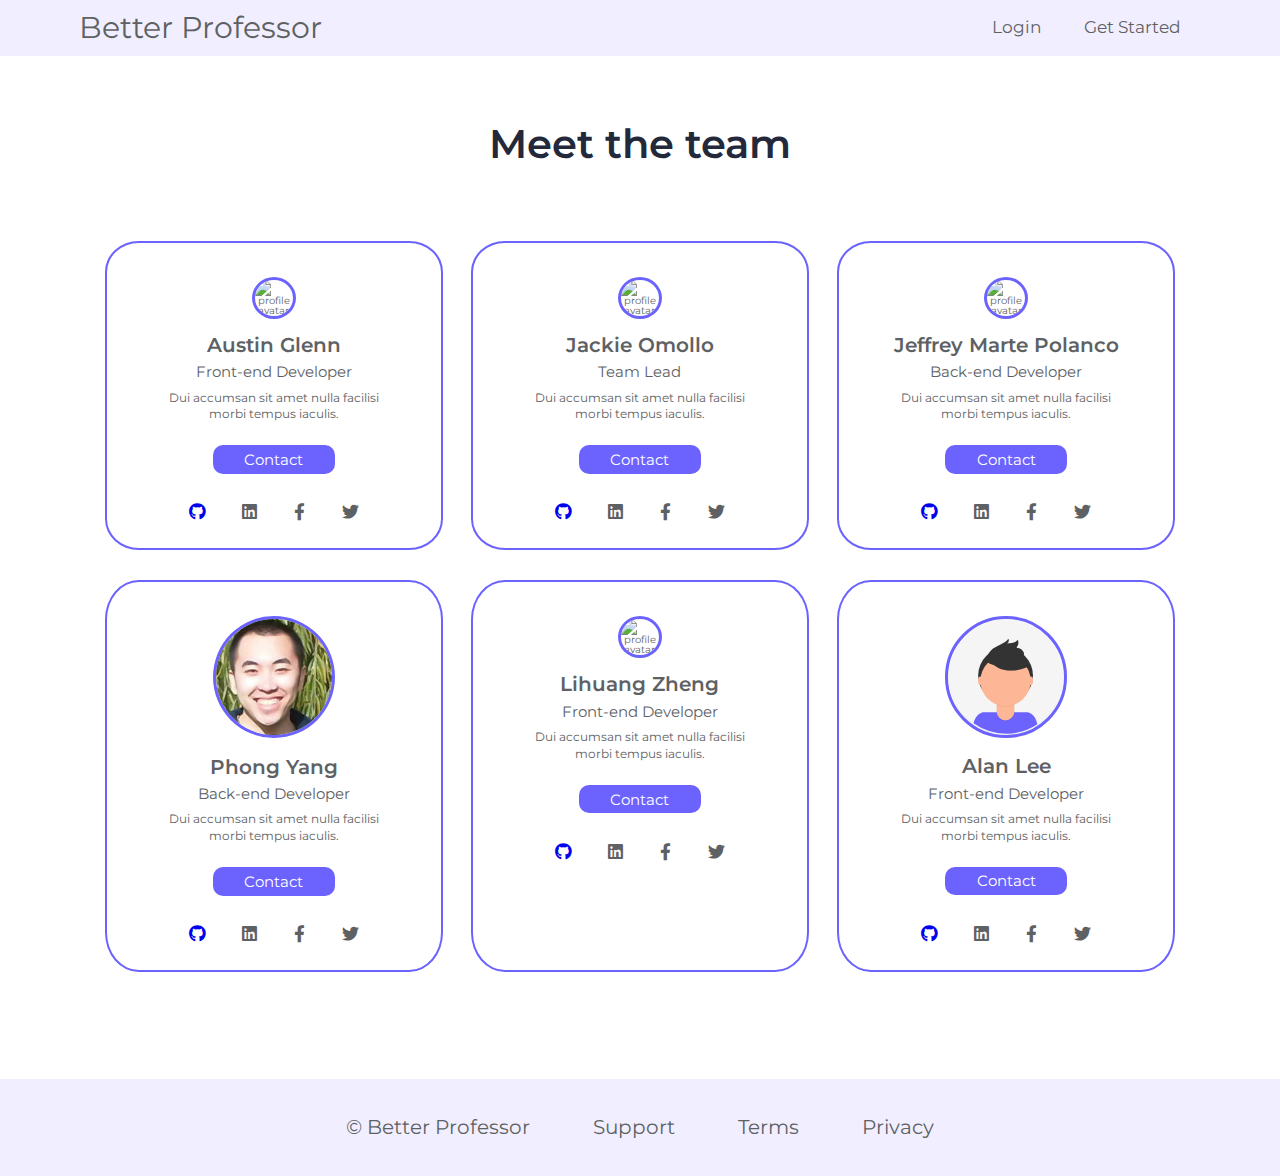
==== commit 6677ced0: "added more media queries" ====
--- a/about.html
+++ b/about.html
@@ -152,7 +152,7 @@
       </div>
     </section>
     <footer>
-      <div class="footer-nav">
+      <div class="footer-nav about-nav">
         <div class="legal-container">
           <div class="legal-links">
             <a href="#">&copy; Better Professor</a>
--- a/css/index.css
+++ b/css/index.css
@@ -181,6 +181,16 @@
 .nav-bar a:hover {
   color: #6C63FF;
 }
+@media (min-width: 376px) and (max-width: 455px) {
+  .nav-bar {
+    padding: 2%;
+  }
+}
+@media (max-width: 375px) {
+  .nav-bar {
+    padding: 2.2%;
+  }
+}
 .nav-bar h1 {
   font-size: 3rem;
 }
@@ -210,6 +220,11 @@
     width: 30%;
   }
 }
+@media (max-width: 375px) {
+  .nav-bar h1 {
+    width: 50%;
+  }
+}
 .nav-bar nav {
   width: 70%;
   display: flex;
@@ -222,6 +237,11 @@
 }
 .nav-bar nav .nav-left {
   margin: 0 3rem;
+}
+@media (max-width: 375px) {
+  .nav-bar nav .nav-left {
+    margin: 0;
+  }
 }
 .nav-bar nav .nav-right a,
 .nav-bar nav .nav-left a {
@@ -314,6 +334,23 @@
   justify-content: center;
   align-items: center;
 }
+.footer-nav .legal-container .legal-links {
+  text-align: center;
+}
+@media (min-width: 376px) and (max-width: 455px) {
+  .footer-nav .legal-container .legal-links a {
+    margin-right: 0;
+  }
+}
+@media (max-width: 375px) {
+  .footer-nav .legal-container .legal-links a {
+    margin-right: 0;
+  }
+}
+.about-nav {
+  padding: 3%;
+  background-color: #F1EFFF;
+}
 header .cta {
   margin-bottom: -10rem;
   display: flex;
@@ -334,6 +371,8 @@
     padding-left: 5%;
   }
 }
+@media (max-width: 375px) {
+}
 header .cta .cta-container {
   display: flex;
 }
@@ -359,6 +398,13 @@
   header .cta .cta-container .cta-text {
     margin: -8% 0;
     margin-left: 5%;
+  }
+}
+@media (max-width: 375px) {
+  header .cta .cta-container .cta-text {
+    margin-top: -13%;
+    margin-left: 5%;
+    width: 100%;
   }
 }
 header .cta .cta-container .cta-text h2 {
@@ -394,6 +440,12 @@
     line-height: 1.5rem;
   }
 }
+@media (max-width: 375px) {
+  header .cta .cta-container .cta-text h2 {
+    font-size: 1rem;
+    line-height: 1.7rem;
+  }
+}
 header .cta .cta-container .cta-text p {
   font-size: 1.5rem;
   margin-bottom: 2rem;
@@ -421,6 +473,11 @@
     display: none;
   }
 }
+@media (max-width: 375px) {
+  header .cta .cta-container .cta-text p {
+    display: none;
+  }
+}
 header .cta .cta-container .cta-img img {
   width: 100%;
 }
@@ -437,6 +494,11 @@
 @media (min-width: 376px) and (max-width: 455px) {
   header .cta .cta-container .cta-img img {
     width: 67%;
+  }
+}
+@media (max-width: 375px) {
+  header .cta .cta-container .cta-img img {
+    width: 64%;
   }
 }
 header .cta .cta-btn {
@@ -492,6 +554,11 @@
     font-size: 0.9rem;
   }
 }
+@media (max-width: 375px) {
+  header .cta .cta-btn button {
+    font-size: 0.7rem;
+  }
+}
 .features {
   display: flex;
   align-items: center;
@@ -530,6 +597,11 @@
     display: none;
   }
 }
+@media (max-width: 375px) {
+  .features h2 {
+    display: none;
+  }
+}
 .features .feature-container {
   display: flex;
   justify-content: space-evenly;
@@ -537,6 +609,12 @@
   text-align: center;
 }
 @media (min-width: 376px) and (max-width: 455px) {
+  .features .feature-container {
+    flex-direction: column-reverse;
+    align-items: center;
+  }
+}
+@media (max-width: 375px) {
   .features .feature-container {
     flex-direction: column-reverse;
     align-items: center;
@@ -560,6 +638,11 @@
 @media (min-width: 376px) and (max-width: 455px) {
   .features .feature-container .app-feature {
     width: 80%;
+  }
+}
+@media (max-width: 375px) {
+  .features .feature-container .app-feature {
+    width: 70%;
   }
 }
 .features .feature-container .app-feature h3 {
@@ -594,6 +677,11 @@
     font-size: 1.5rem;
   }
 }
+@media (max-width: 375px) {
+  .features .feature-container .app-feature h3 {
+    font-size: 1.5rem;
+  }
+}
 .features .feature-container .app-feature p {
   font-size: 1.3rem;
 }
@@ -612,6 +700,11 @@
     font-size: 1.2rem;
   }
 }
+@media (max-width: 500px) and (max-width: 375px) {
+  .features .feature-container .app-feature p {
+    font-size: 1.2rem;
+  }
+}
 .features .feature-container .app-feature .feature-img {
   width: 100%;
 }
@@ -621,6 +714,11 @@
 @media (min-width: 376px) and (max-width: 455px) {
   .features .feature-container .app-feature .feature-img img {
     width: 60%;
+  }
+}
+@media (max-width: 375px) {
+  .features .feature-container .app-feature .feature-img img {
+    width: 56%;
   }
 }
 .students-success {
@@ -651,6 +749,13 @@
     padding: 4%;
   }
 }
+@media (max-width: 375px) {
+  .students-success {
+    padding: 9%;
+    padding-bottom: 2%;
+    margin-bottom: 3%;
+  }
+}
 .students-success div:last-child {
   margin: 7rem 0 3rem;
 }
@@ -672,6 +777,28 @@
 .students-success .success-descript {
   display: flex;
   align-items: center;
+}
+@media (min-width: 376px) and (max-width: 455px) {
+  .students-success .success-descript {
+    flex-direction: column;
+    text-align: center;
+  }
+}
+@media (max-width: 375px) {
+  .students-success .success-descript {
+    flex-direction: column;
+    text-align: center;
+  }
+}
+@media (min-width: 376px) and (max-width: 455px) {
+  .students-success .success-descript .t-2 {
+    order: 1;
+  }
+}
+@media (max-width: 375px) {
+  .students-success .success-descript .t-2 {
+    order: 1;
+  }
 }
 .students-success .success-descript h2 {
   font-size: 3rem;
@@ -702,6 +829,18 @@
     margin-bottom: 2rem;
   }
 }
+@media (min-width: 376px) and (max-width: 455px) {
+  .students-success .success-descript h2 {
+    margin-top: 4%;
+    font-size: 1.6rem;
+  }
+}
+@media (max-width: 375px) {
+  .students-success .success-descript h2 {
+    font-size: 1.7rem;
+    margin-top: 5%;
+  }
+}
 .students-success .success-descript p {
   margin-top: 2rem;
   font-size: 1.5rem;
@@ -728,6 +867,16 @@
     margin-top: 1rem;
   }
 }
+@media (min-width: 376px) and (max-width: 455px) {
+  .students-success .success-descript p {
+    font-size: 1rem;
+  }
+}
+@media (max-width: 375px) {
+  .students-success .success-descript p {
+    display: none;
+  }
+}
 .students-success .success-descript .student-img {
   width: 100%;
   margin: 0 7rem;
@@ -737,10 +886,18 @@
     margin: 0 5rem;
   }
 }
-@media (max-width: 500px) {
-}
 .students-success .success-descript .student-img img {
   width: 100%;
+}
+@media (min-width: 376px) and (max-width: 455px) {
+  .students-success .success-descript .student-img img {
+    width: 50%;
+  }
+}
+@media (max-width: 375px) {
+  .students-success .success-descript .student-img img {
+    width: 60%;
+  }
 }
 .register {
   display: flex;
@@ -827,6 +984,11 @@
     margin: 3% 0;
   }
 }
+@media (max-width: 375px) {
+  .team h1 {
+    font-size: 3.2rem;
+  }
+}
 .team .card-wrapper {
   display: flex;
   flex-wrap: wrap;
@@ -836,6 +998,18 @@
 @media (max-width: 800px) {
   .team .card-wrapper {
     padding: 7% 3%;
+  }
+}
+@media (min-width: 376px) and (max-width: 455px) {
+  .team .card-wrapper {
+    flex-direction: column;
+    align-items: center;
+  }
+}
+@media (max-width: 375px) {
+  .team .card-wrapper {
+    flex-direction: column;
+    align-items: center;
   }
 }
 .team .card-wrapper .card {
@@ -853,6 +1027,16 @@
   .team .card-wrapper .card {
     width: 43%;
     padding: 4% 3% 2%;
+  }
+}
+@media (min-width: 376px) and (max-width: 455px) {
+  .team .card-wrapper .card {
+    width: 60%;
+  }
+}
+@media (max-width: 375px) {
+  .team .card-wrapper .card {
+    width: 70%;
   }
 }
 .team .card-wrapper .card:hover {
